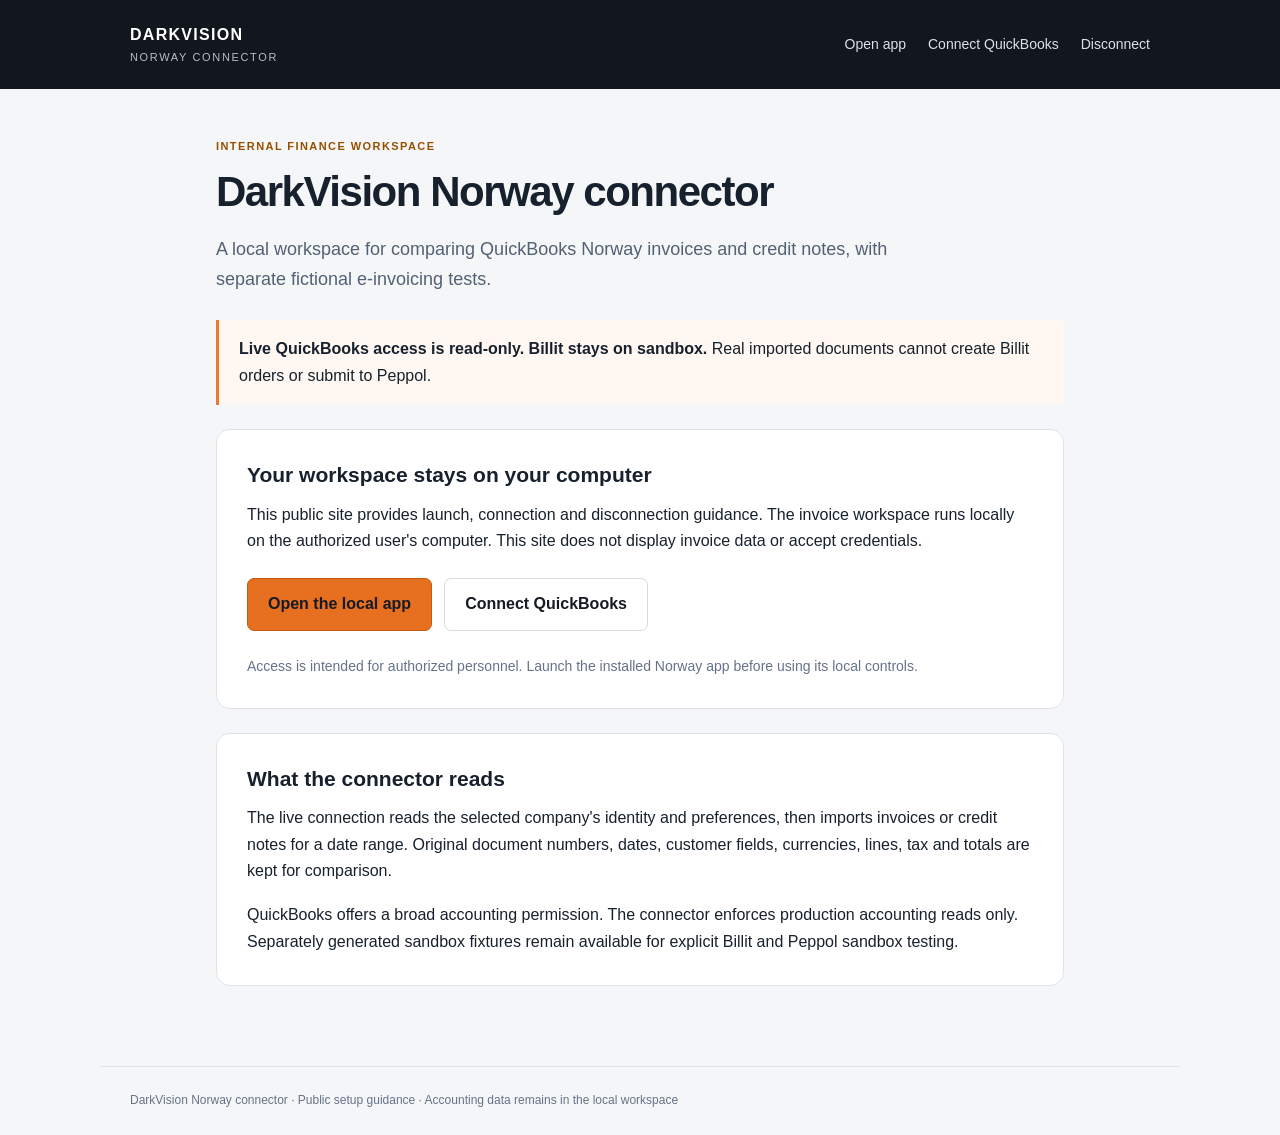
==== index.html @ e2586a6e "Publish static Norway connector setup pages" ====
<!doctype html>
<html lang="en"><head><meta charset="utf-8"><meta name="viewport" content="width=device-width, initial-scale=1"><meta name="referrer" content="no-referrer"><meta http-equiv="Content-Security-Policy" content="default-src 'none'; style-src 'self'; img-src 'self'; base-uri 'none'; form-action 'none'"><title>DarkVision Norway connector</title><link rel="stylesheet" href="site.css"></head>
<body><header class="site-header"><div class="header-inner"><a class="brand" href="index.html">DARKVISION<small>NORWAY CONNECTOR</small></a><nav aria-label="Main navigation"><a href="launch.html">Open app</a><a href="connect.html">Connect QuickBooks</a><a href="disconnect.html">Disconnect</a></nav></div></header>
<main><p class="eyebrow">Internal finance workspace</p><h1>DarkVision Norway connector</h1><p class="lead">A local workspace for comparing QuickBooks Norway invoices and credit notes, with separate fictional e-invoicing tests.</p>
<div class="notice"><p><strong>Live QuickBooks access is read-only. Billit stays on sandbox.</strong> Real imported documents cannot create Billit orders or submit to Peppol.</p></div>
<section class="card"><h2>Your workspace stays on your computer</h2><p>This public site provides launch, connection and disconnection guidance. The invoice workspace runs locally on the authorized user's computer. This site does not display invoice data or accept credentials.</p><div class="actions"><a class="button" href="launch.html">Open the local app</a><a class="button secondary" href="connect.html">Connect QuickBooks</a></div><p class="muted">Access is intended for authorized personnel. Launch the installed Norway app before using its local controls.</p></section>
<section class="card"><h2>What the connector reads</h2><p>The live connection reads the selected company's identity and preferences, then imports invoices or credit notes for a date range. Original document numbers, dates, customer fields, currencies, lines, tax and totals are kept for comparison.</p><p>QuickBooks offers a broad accounting permission. The connector enforces production accounting reads only. Separately generated sandbox fixtures remain available for explicit Billit and Peppol sandbox testing.</p></section>
</main><footer>DarkVision Norway connector · Public setup guidance · Accounting data remains in the local workspace</footer></body></html>
---- site.css ----
:root { color-scheme: light; font-family: -apple-system, BlinkMacSystemFont, "Segoe UI", sans-serif; color: #17212d; background: #f5f6f8; }
* { box-sizing: border-box; }
body { margin: 0; line-height: 1.65; }
a { color: #a64100; text-underline-offset: 3px; }
a:focus-visible, summary:focus-visible { outline: 3px solid #de681c; outline-offset: 5px; }
.site-header { background: #12171d; color: #fff; }
.header-inner { max-width: 1080px; margin: auto; padding: 22px 30px; display: flex; justify-content: space-between; gap: 24px; flex-wrap: wrap; align-items: center; }
.brand { color: #fff; text-decoration: none; font-weight: 750; letter-spacing: .08em; }
.brand small { display: block; color: #b4beca; font-size: 11px; letter-spacing: .15em; font-weight: 400; }
nav { display: flex; gap: 22px; flex-wrap: wrap; }
nav a { color: #dce1e8; text-decoration: none; font-size: 14px; }
nav a[aria-current="page"] { color: #ffab70; }
main { max-width: 900px; margin: 48px auto 80px; padding: 0 26px; }
.eyebrow { color: #965000; letter-spacing: .13em; text-transform: uppercase; font-size: 11px; font-weight: 650; margin-bottom: 12px; }
h1 { font-size: clamp(30px, 5vw, 42px); line-height: 1.2; letter-spacing: -.035em; margin: 0 0 18px; }
h2 { font-size: 21px; margin: 0 0 12px; line-height: 1.4; }
p { margin: 0 0 18px; }
.lead { color: #536174; font-size: 18px; max-width: 680px; }
.card { background: #fff; border: 1px solid #dfe3e9; border-radius: 14px; padding: 30px; margin-top: 24px; }
.notice { border-left: 3px solid #ed792f; background: #fff8f2; padding: 16px 20px; margin-top: 26px; border-radius: 0 6px 6px 0; }
.notice p:last-child, .card p:last-child { margin-bottom: 0; }
.button { display: inline-block; background: #e76f20; border: 1px solid #c65a12; color: #161b23; font-weight: 650; padding: 12px 20px; border-radius: 7px; text-decoration: none; text-align: center; }
.button:hover { background: #f28b45; }
.secondary { background: #fff; border-color: #d5dae3; }
.secondary:hover { background: #f4f6fa; }
.actions { display: flex; gap: 12px; align-items: center; flex-wrap: wrap; margin: 24px 0; }
.muted { color: #657389; font-size: 14px; }
ol, ul { padding-left: 24px; margin: 16px 0 0; }
li { margin: 10px 0; }
code { font-family: ui-monospace, Consolas, monospace; background: #f0f2f5; border-radius: 4px; padding: 2px 5px; overflow-wrap: anywhere; }
footer { max-width: 1080px; margin: auto; padding: 24px 30px; border-top: 1px solid #dfe3e9; color: #657389; font-size: 12px; }
@media (max-width: 540px) { main { margin-top: 32px; padding: 0 18px; } .card { padding: 22px; } .header-inner { padding: 20px 18px; } nav { gap: 18px; } .actions { align-items: stretch; flex-direction: column; } }
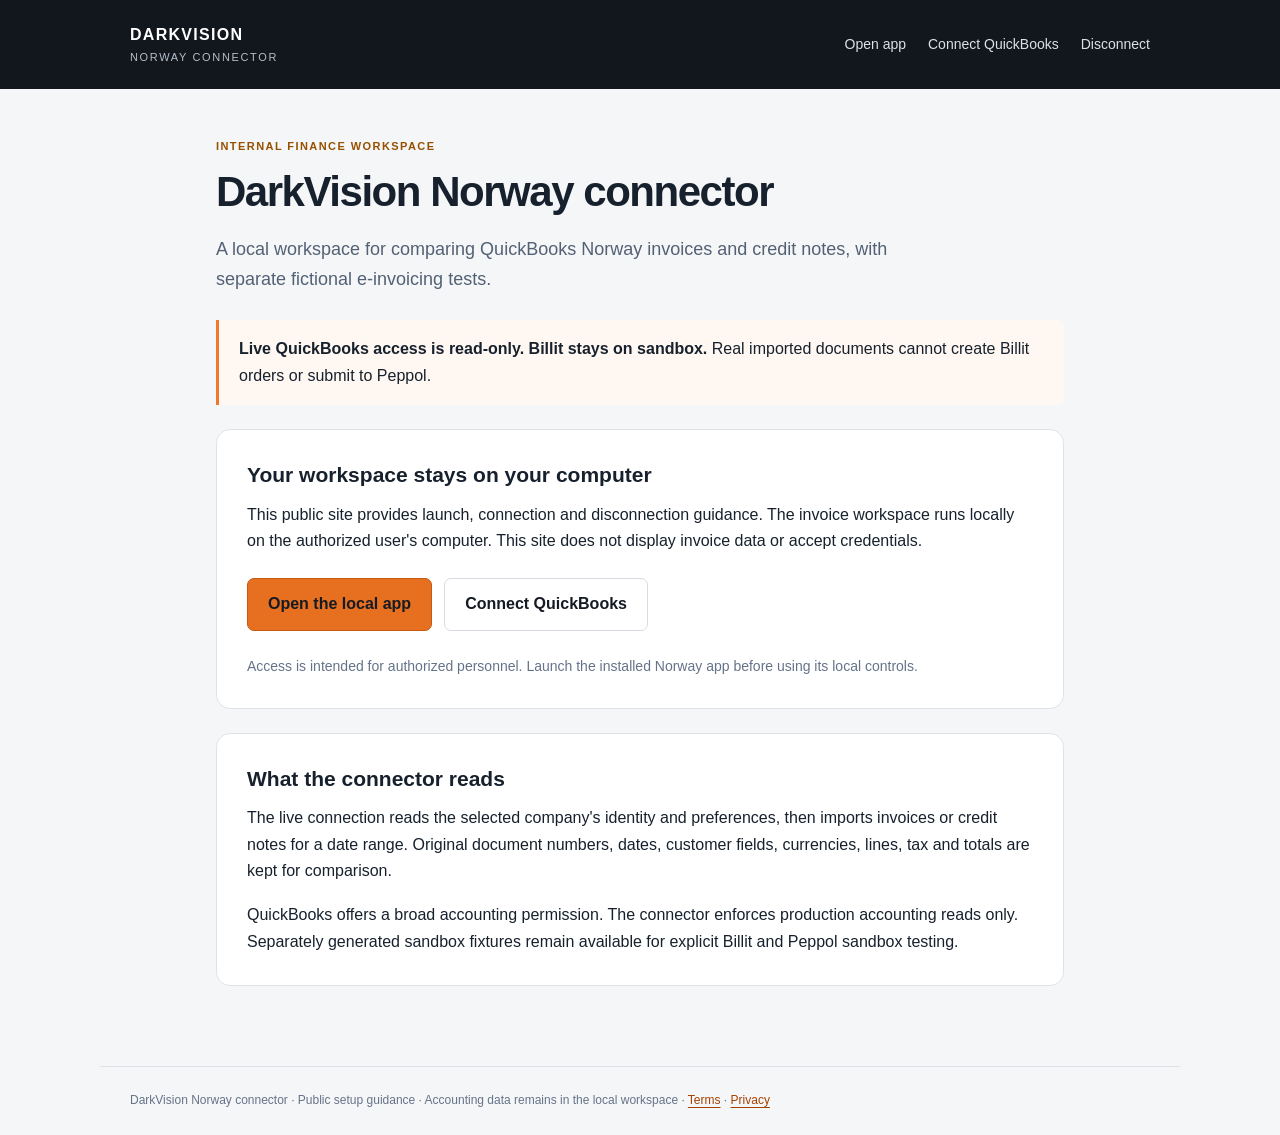
==== commit 31d93936: "Publish approved terms and privacy notice effective 19 November 2026" ====
--- a/index.html
+++ b/index.html
@@ -5,4 +5,4 @@
 <div class="notice"><p><strong>Live QuickBooks access is read-only. Billit stays on sandbox.</strong> Real imported documents cannot create Billit orders or submit to Peppol.</p></div>
 <section class="card"><h2>Your workspace stays on your computer</h2><p>This public site provides launch, connection and disconnection guidance. The invoice workspace runs locally on the authorized user's computer. This site does not display invoice data or accept credentials.</p><div class="actions"><a class="button" href="launch.html">Open the local app</a><a class="button secondary" href="connect.html">Connect QuickBooks</a></div><p class="muted">Access is intended for authorized personnel. Launch the installed Norway app before using its local controls.</p></section>
 <section class="card"><h2>What the connector reads</h2><p>The live connection reads the selected company's identity and preferences, then imports invoices or credit notes for a date range. Original document numbers, dates, customer fields, currencies, lines, tax and totals are kept for comparison.</p><p>QuickBooks offers a broad accounting permission. The connector enforces production accounting reads only. Separately generated sandbox fixtures remain available for explicit Billit and Peppol sandbox testing.</p></section>
-</main><footer>DarkVision Norway connector · Public setup guidance · Accounting data remains in the local workspace</footer></body></html>
+</main><footer>DarkVision Norway connector · Public setup guidance · Accounting data remains in the local workspace · <a href="terms.html">Terms</a> · <a href="privacy.html">Privacy</a></footer></body></html>
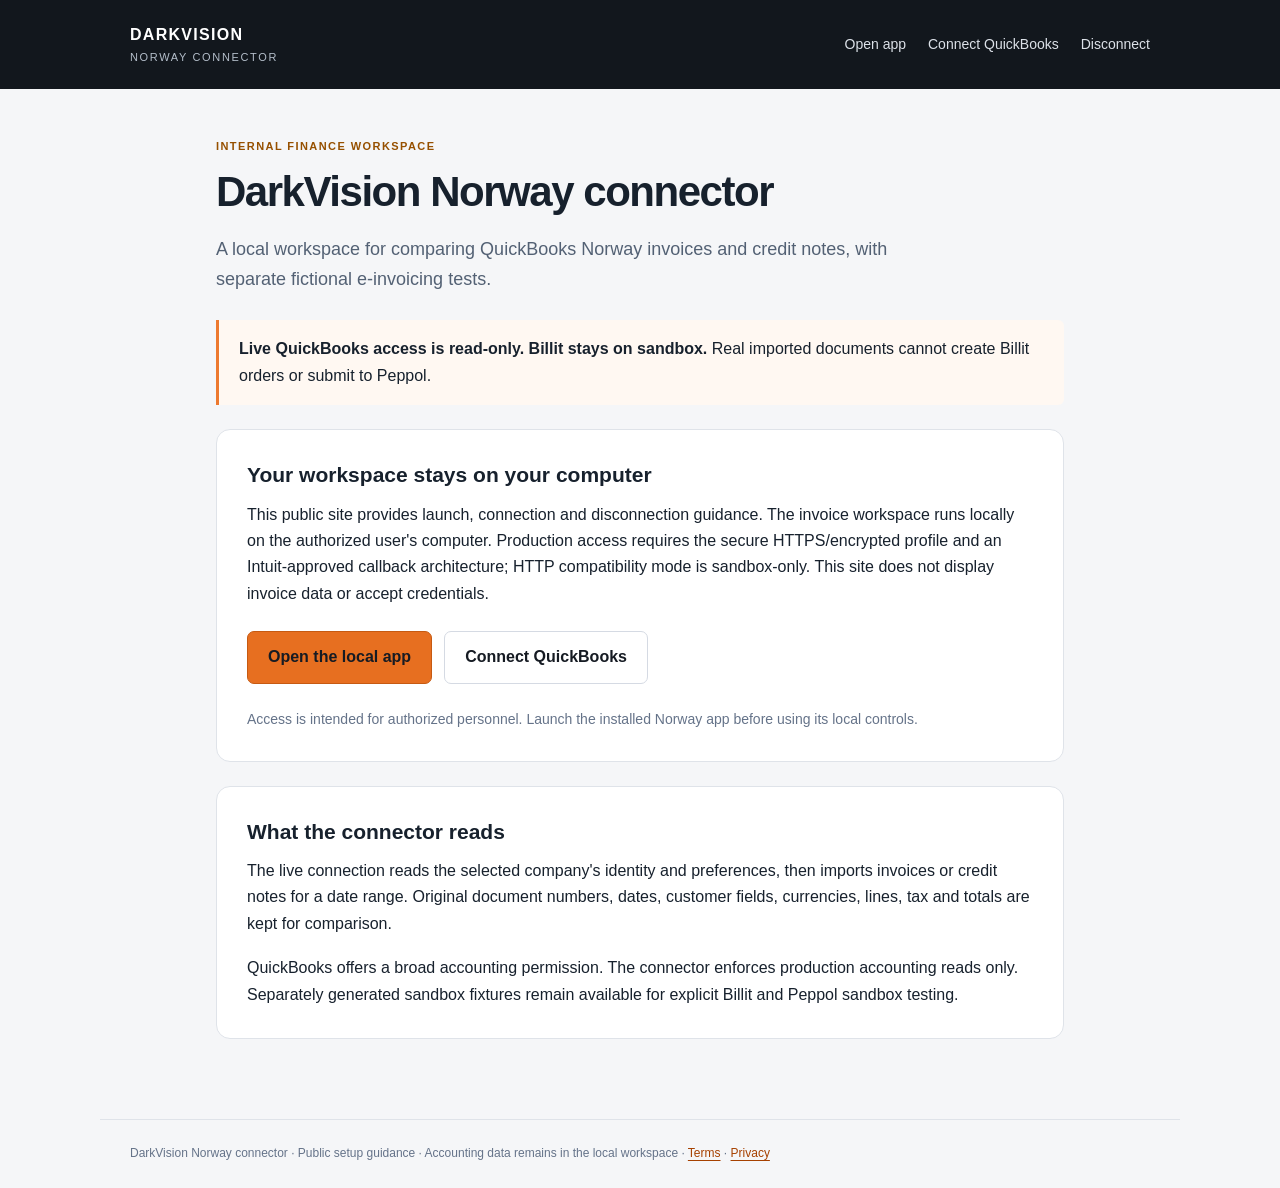
==== commit a1ab180d: "Describe secure HTTPS profile and update technical privacy disclosures" ====
--- a/index.html
+++ b/index.html
@@ -3,6 +3,6 @@
 <body><header class="site-header"><div class="header-inner"><a class="brand" href="index.html">DARKVISION<small>NORWAY CONNECTOR</small></a><nav aria-label="Main navigation"><a href="launch.html">Open app</a><a href="connect.html">Connect QuickBooks</a><a href="disconnect.html">Disconnect</a></nav></div></header>
 <main><p class="eyebrow">Internal finance workspace</p><h1>DarkVision Norway connector</h1><p class="lead">A local workspace for comparing QuickBooks Norway invoices and credit notes, with separate fictional e-invoicing tests.</p>
 <div class="notice"><p><strong>Live QuickBooks access is read-only. Billit stays on sandbox.</strong> Real imported documents cannot create Billit orders or submit to Peppol.</p></div>
-<section class="card"><h2>Your workspace stays on your computer</h2><p>This public site provides launch, connection and disconnection guidance. The invoice workspace runs locally on the authorized user's computer. This site does not display invoice data or accept credentials.</p><div class="actions"><a class="button" href="launch.html">Open the local app</a><a class="button secondary" href="connect.html">Connect QuickBooks</a></div><p class="muted">Access is intended for authorized personnel. Launch the installed Norway app before using its local controls.</p></section>
+<section class="card"><h2>Your workspace stays on your computer</h2><p>This public site provides launch, connection and disconnection guidance. The invoice workspace runs locally on the authorized user's computer. Production access requires the secure HTTPS/encrypted profile and an Intuit-approved callback architecture; HTTP compatibility mode is sandbox-only. This site does not display invoice data or accept credentials.</p><div class="actions"><a class="button" href="launch.html">Open the local app</a><a class="button secondary" href="connect.html">Connect QuickBooks</a></div><p class="muted">Access is intended for authorized personnel. Launch the installed Norway app before using its local controls.</p></section>
 <section class="card"><h2>What the connector reads</h2><p>The live connection reads the selected company's identity and preferences, then imports invoices or credit notes for a date range. Original document numbers, dates, customer fields, currencies, lines, tax and totals are kept for comparison.</p><p>QuickBooks offers a broad accounting permission. The connector enforces production accounting reads only. Separately generated sandbox fixtures remain available for explicit Billit and Peppol sandbox testing.</p></section>
 </main><footer>DarkVision Norway connector · Public setup guidance · Accounting data remains in the local workspace · <a href="terms.html">Terms</a> · <a href="privacy.html">Privacy</a></footer></body></html>
